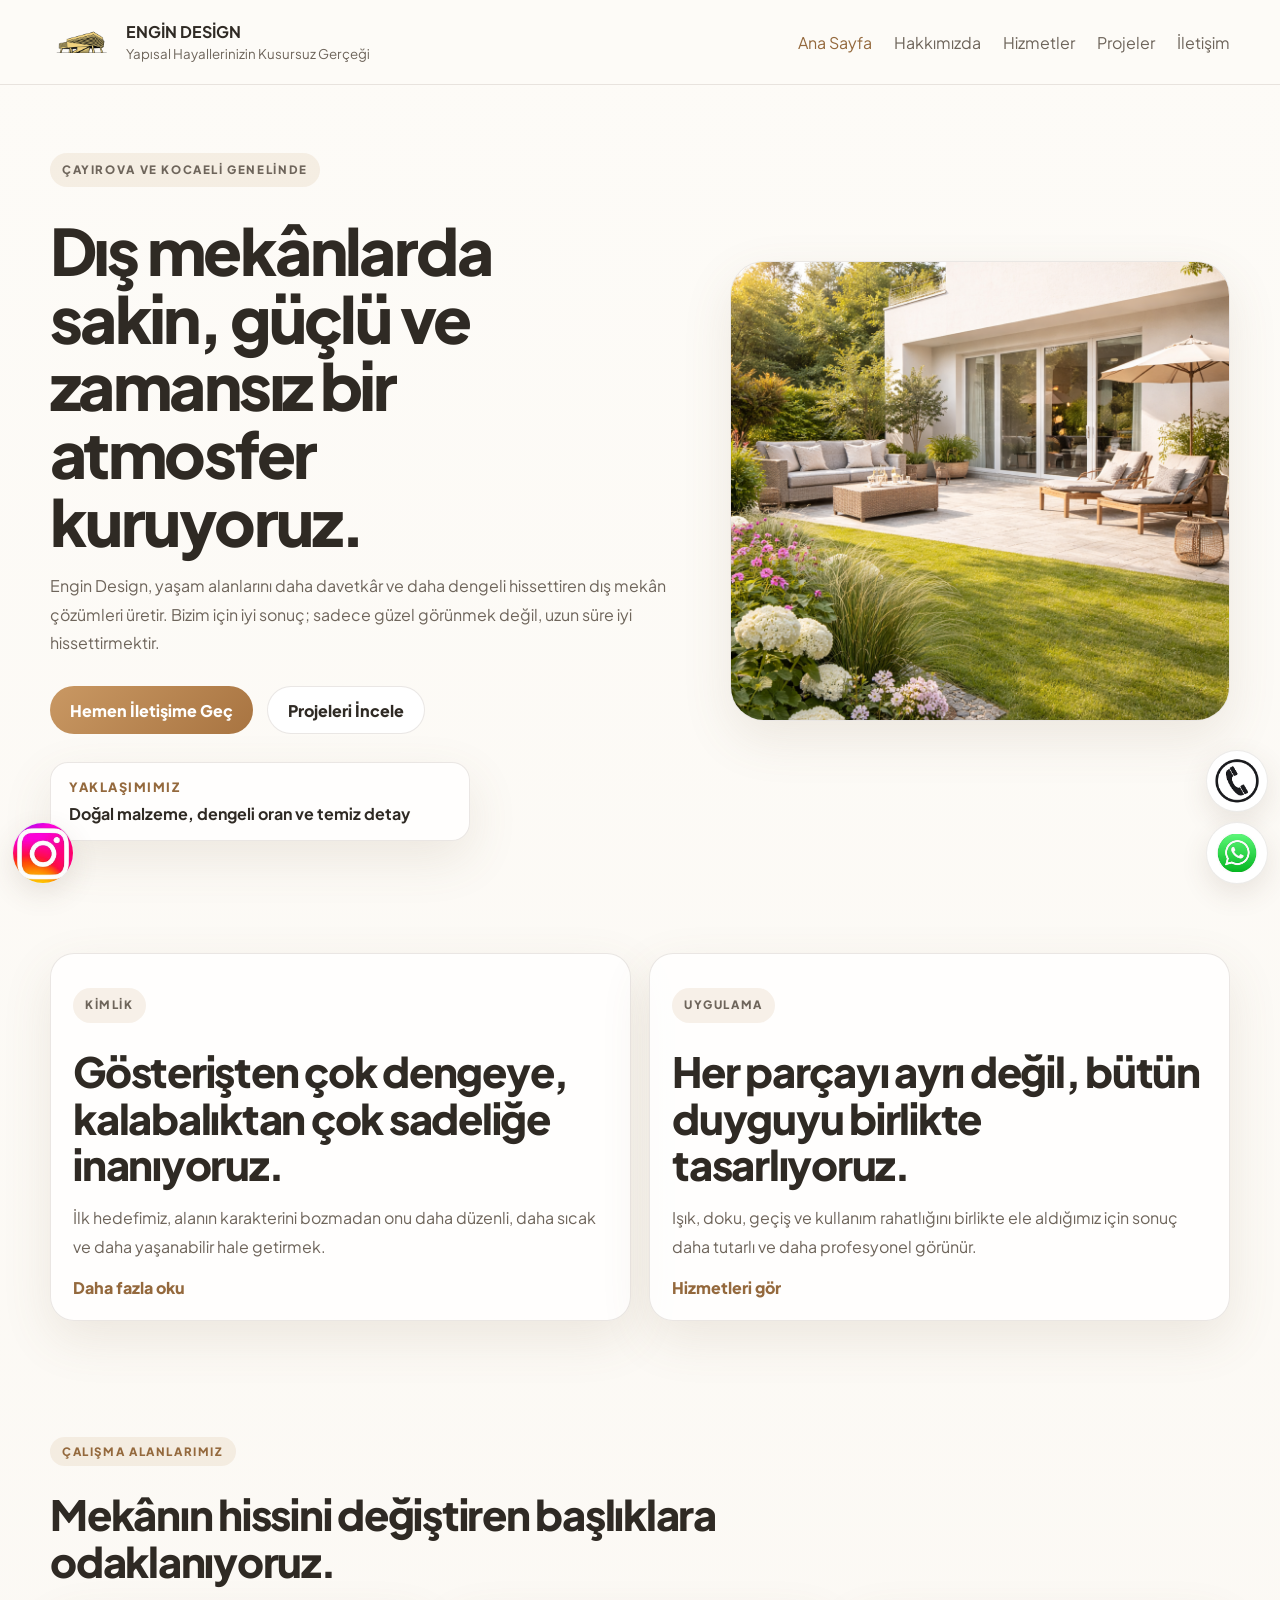
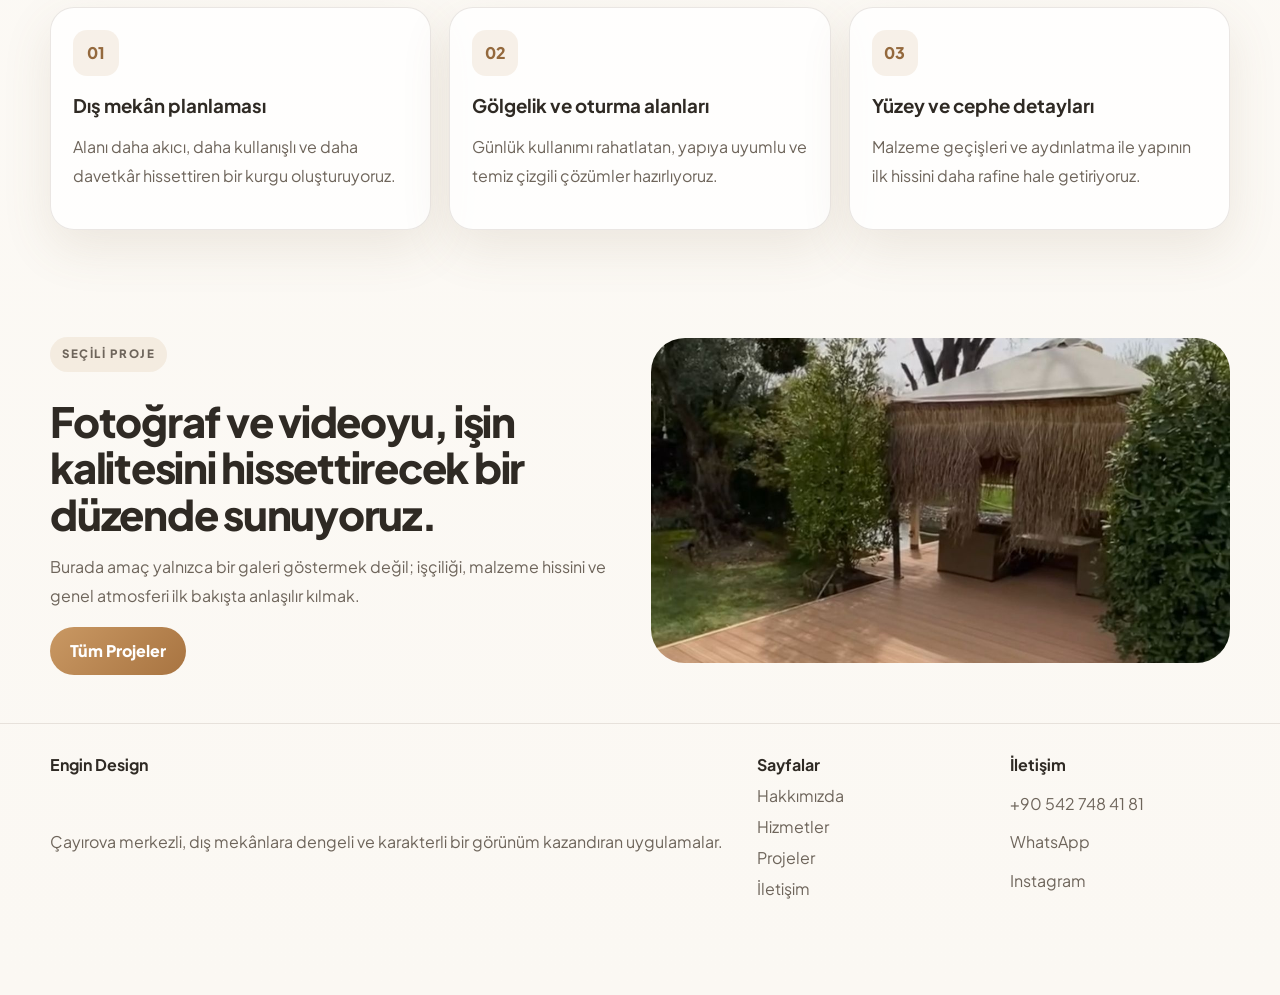
==== index.html @ 95e89225 "Add files via upload" ====
﻿<!DOCTYPE html>
<html lang="tr">
  <head>
    <meta charset="UTF-8" />
    <meta name="viewport" content="width=device-width, initial-scale=1.0" />
    <title>Engin Design | Bahçe Tasarımı, Pergola ve Dış Cephe Uygulamaları</title>
    <meta
      name="description"
      content="Engin Design; Çayırova ve Kocaeli bölgesinde bahçe tasarımı, pergola yapımı, ahşap deck, dış cephe dekorasyon ve tuğla kaplama uygulamaları sunar."
    />
    <meta
      name="keywords"
      content="çatı tadilat, çatı yenileme, membran çatı, panel çatı, teras kapatma, çelik çatı, ahşap çatı, ağaç ev, ahşap ev, kütük ev, çelik konstrüksiyon, fabrika kurulumubahçe tasarımı kocaeli, pergola yapımı, ahşap deck, dış cephe dekorasyon, tuğla kaplama, çayırova peyzaj, engin design,
      İstanbul çatı tadilat, İstanbul çatı yenileme, İstanbul membran çatı, İstanbul panel çatı, İstanbul teras kapatma, İstanbul çelik çatı, İstanbul ahşap çatı, İstanbul ağaç ev, İstanbul ahşap ev, İstanbul kütük ev, İstanbul çelik konstrüksiyon, İstanbul fabrika kurulumu, İstanbul dış cephe,
      İstanbul seramik, İstanbul fayans, İstanbul asma tavan, Kocaeli çatı tadilat, Kocaeli çatı yenileme, Kocaeli membran çatı, Kocaeli panel çatı, Kocaeli teras kapatma, Kocaeli çelik çatı, Kocaeli ahşap çatı, Kocaeli ağaç ev, Kocaeli ahşap ev, Kocaeli kütük ev, Kocaeli çelik konstrüksiyon, 
      Kocaeli fabrika kurulumu, Kocaeli dış cephe, Kocaeli seramik, Kocaeli fayans, Kocaeli asma tavan, Sakarya çatı tadilat, Sakarya çatı yenileme, Sakarya membran çatı, Sakarya panel çatı, Sakarya teras kapatma, Sakarya çelik çatı, Sakarya ahşap çatı, Sakarya ağaç ev, Sakarya ahşap ev, Sakarya kütük ev, 
      Sakarya çelik konstrüksiyon, Sakarya fabrika kurulumu, Sakarya dış cephe, Sakarya seramik, Sakarya fayans, Sakarya asma tavan, Yalova çatı tadilat, Yalova çatı yenileme, Yalova membran çatı, Yalova panel çatı, Yalova teras kapatma, Yalova çelik çatı, Yalova ahşap çatı, Yalova ağaç ev, Yalova ahşap ev, 
      Yalova kütük ev, Yalova çelik konstrüksiyon, Yalova fabrika kurulumu, Yalova dış cephe, Yalova seramik, Yalova fayans, Yalova asma tavan, Adalar çatı tadilat, Adalar çatı yenileme, Adalar membran çatı, Adalar panel çatı, Adalar teras kapatma, Adalar çelik çatı, Adalar ahşap çatı, Adalar ağaç ev, Adalar ahşap ev, 
      Adalar kütük ev, Adalar çelik konstrüksiyon, Adalar fabrika kurulumu, Adalar dış cephe, Adalar seramik, Adalar fayans, Adalar asma tavan, Ataşehir çatı tadilat, Ataşehir çatı yenileme, Ataşehir membran çatı, Ataşehir panel çatı, Ataşehir teras kapatma, Ataşehir çelik çatı, Ataşehir ahşap çatı, Ataşehir ağaç ev, 
      Ataşehir ahşap ev, Ataşehir kütük ev, Ataşehir çelik konstrüksiyon, Ataşehir fabrika kurulumu, Ataşehir dış cephe, Ataşehir seramik, Ataşehir fayans, Ataşehir asma tavan, Beykoz çatı tadilat, Beykoz çatı yenileme, Beykoz membran çatı, Beykoz panel çatı, Beykoz teras kapatma, Beykoz çelik çatı, Beykoz ahşap çatı, 
      Beykoz ağaç ev, Beykoz ahşap ev, Beykoz kütük ev, Beykoz çelik konstrüksiyon, Beykoz fabrika kurulumu, Beykoz dış cephe, Beykoz seramik, Beykoz fayans, Beykoz asma tavan, Çekmeköy çatı tadilat, Çekmeköy çatı yenileme, Çekmeköy membran çatı, Çekmeköy panel çatı, Çekmeköy teras kapatma, Çekmeköy çelik çatı, Çekmeköy ahşap çatı, 
      Çekmeköy ağaç ev, Çekmeköy ahşap ev, Çekmeköy kütük ev, Çekmeköy çelik konstrüksiyon, Çekmeköy fabrika kurulumu, Çekmeköy dış cephe, Çekmeköy seramik, Çekmeköy fayans, Çekmeköy asma tavan, Kadıköy çatı tadilat, Kadıköy çatı yenileme, Kadıköy membran çatı, Kadıköy panel çatı, Kadıköy teras kapatma, Kadıköy çelik çatı, Kadıköy ahşap çatı, 
      Kadıköy ağaç ev, Kadıköy ahşap ev, Kadıköy kütük ev, Kadıköy çelik konstrüksiyon, Kadıköy fabrika kurulumu, Kadıköy dış cephe, Kadıköy seramik, Kadıköy fayans, Kadıköy asma tavan, Kartal çatı tadilat, Kartal çatı yenileme, Kartal membran çatı, Kartal panel çatı, Kartal teras kapatma, Kartal çelik çatı, Kartal ahşap çatı, Kartal ağaç ev, 
      Kartal ahşap ev, Kartal kütük ev, Kartal çelik konstrüksiyon, Kartal fabrika kurulumu, Kartal dış cephe, Kartal seramik, Kartal fayans, Kartal asma tavan, Maltepe çatı tadilat, Maltepe çatı yenileme, Maltepe membran çatı, Maltepe panel çatı, Maltepe teras kapatma, Maltepe çelik çatı, Maltepe ahşap çatı, Maltepe ağaç ev, Maltepe ahşap ev, 
      Maltepe kütük ev, Maltepe çelik konstrüksiyon, Maltepe fabrika kurulumu, Maltepe dış cephe, Maltepe seramik, Maltepe fayans, Maltepe asma tavan, Pendik çatı tadilat, Pendik çatı yenileme, Pendik membran çatı, Pendik panel çatı, Pendik teras kapatma, Pendik çelik çatı, Pendik ahşap çatı, Pendik ağaç ev, Pendik ahşap ev, Pendik kütük ev, 
      Pendik çelik konstrüksiyon, Pendik fabrika kurulumu, Pendik dış cephe, Pendik seramik, Pendik fayans, Pendik asma tavan, Sancaktepe çatı tadilat, Sancaktepe çatı yenileme, Sancaktepe membran çatı, Sancaktepe panel çatı, Sancaktepe teras kapatma, Sancaktepe çelik çatı, Sancaktepe ahşap çatı, Sancaktepe ağaç ev, Sancaktepe ahşap ev, 
      Sancaktepe kütük ev, Sancaktepe çelik konstrüksiyon, Sancaktepe fabrika kurulumu, Sancaktepe dış cephe, Sancaktepe seramik, Sancaktepe fayans, Sancaktepe asma tavan, Sultanbeyli çatı tadilat, Sultanbeyli çatı yenileme, Sultanbeyli membran çatı, Sultanbeyli panel çatı, Sultanbeyli teras kapatma, Sultanbeyli çelik çatı, 
      Sultanbeyli ahşap çatı, Sultanbeyli ağaç ev, Sultanbeyli ahşap ev, Sultanbeyli kütük ev, Sultanbeyli çelik konstrüksiyon, Sultanbeyli fabrika kurulumu, Sultanbeyli dış cephe, Sultanbeyli seramik, Sultanbeyli fayans, Sultanbeyli asma tavan, Şile çatı tadilat, Şile çatı yenileme, Şile membran çatı, Şile panel çatı, Şile teras kapatma, 
      Şile çelik çatı, Şile ahşap çatı, Şile ağaç ev, Şile ahşap ev, Şile kütük ev, Şile çelik konstrüksiyon, Şile fabrika kurulumu, Şile dış cephe, Şile seramik, Şile fayans, Şile asma tavan, Tuzla çatı tadilat, Tuzla çatı yenileme, Tuzla membran çatı, Tuzla panel çatı, Tuzla teras kapatma, Tuzla çelik çatı, Tuzla ahşap çatı, Tuzla ağaç ev, 
      Tuzla ahşap ev, Tuzla kütük ev, Tuzla çelik konstrüksiyon, Tuzla fabrika kurulumu, Tuzla dış cephe, Tuzla seramik, Tuzla fayans, Tuzla asma tavan, Ümraniye çatı tadilat, Ümraniye çatı yenileme, Ümraniye membran çatı, Ümraniye panel çatı, Ümraniye teras kapatma, Ümraniye çelik çatı, Ümraniye ahşap çatı, Ümraniye ağaç ev, Ümraniye ahşap ev, 
      Ümraniye kütük ev, Ümraniye çelik konstrüksiyon, Ümraniye fabrika kurulumu, Ümraniye dış cephe, Ümraniye seramik, Ümraniye fayans, Ümraniye asma tavan, Üsküdar çatı tadilat, Üsküdar çatı yenileme, Üsküdar membran çatı, Üsküdar panel çatı, Üsküdar teras kapatma, Üsküdar çelik çatı, Üsküdar ahşap çatı, Üsküdar ağaç ev, Üsküdar ahşap ev, 
      Üsküdar kütük ev, Üsküdar çelik konstrüksiyon, Üsküdar fabrika kurulumu, Üsküdar dış cephe, Üsküdar seramik, Üsküdar fayans, Üsküdar asma tavan, Başiskele çatı tadilat, Başiskele çatı yenileme, Başiskele membran çatı, Başiskele panel çatı, Başiskele teras kapatma, Başiskele çelik çatı, Başiskele ahşap çatı, Başiskele ağaç ev, Başiskele ahşap ev, 
      Başiskele kütük ev, Başiskele çelik konstrüksiyon, Başiskele fabrika kurulumu, Başiskele dış cephe, Başiskele seramik, Başiskele fayans, Başiskele asma tavan, Çayırova çatı tadilat, Çayırova çatı yenileme, Çayırova membran çatı, Çayırova panel çatı, Çayırova teras kapatma, Çayırova çelik çatı, Çayırova ahşap çatı, Çayırova ağaç ev, Çayırova ahşap ev, 
      Çayırova kütük ev, Çayırova çelik konstrüksiyon, Çayırova fabrika kurulumu, Çayırova dış cephe, Çayırova seramik, Çayırova fayans, Çayırova asma tavan, Darıca çatı tadilat, Darıca çatı yenileme, Darıca membran çatı, Darıca panel çatı, Darıca teras kapatma, Darıca çelik çatı, Darıca ahşap çatı, Darıca ağaç ev, Darıca ahşap ev, Darıca kütük ev, 
      Darıca çelik konstrüksiyon, Darıca fabrika kurulumu, Darıca dış cephe, Darıca seramik, Darıca fayans, Darıca asma tavan, Derince çatı tadilat, Derince çatı yenileme, Derince membran çatı, Derince panel çatı, Derince teras kapatma, Derince çelik çatı, Derince ahşap çatı, Derince ağaç ev, Derince ahşap ev, Derince kütük ev, Derince çelik konstrüksiyon, 
      Derince fabrika kurulumu, Derince dış cephe, Derince seramik, Derince fayans, Derince asma tavan, Dilovası çatı tadilat, Dilovası çatı yenileme, Dilovası membran çatı, Dilovası panel çatı, Dilovası teras kapatma, Dilovası çelik çatı, Dilovası ahşap çatı, Dilovası ağaç ev, Dilovası ahşap ev, Dilovası kütük ev, Dilovası çelik konstrüksiyon, 
      Dilovası fabrika kurulumu, Dilovası dış cephe, Dilovası seramik, Dilovası fayans, Dilovası asma tavan, Gebze çatı tadilat, Gebze çatı yenileme, Gebze membran çatı, Gebze panel çatı, Gebze teras kapatma, Gebze çelik çatı, Gebze ahşap çatı, Gebze ağaç ev, Gebze ahşap ev, Gebze kütük ev, Gebze çelik konstrüksiyon, Gebze fabrika kurulumu, 
      Gebze dış cephe, Gebze seramik, Gebze fayans, Gebze asma tavan, Gölcük çatı tadilat, Gölcük çatı yenileme, Gölcük membran çatı, Gölcük panel çatı, Gölcük teras kapatma, Gölcük çelik çatı, Gölcük ahşap çatı, Gölcük ağaç ev, Gölcük ahşap ev, Gölcük kütük ev, Gölcük çelik konstrüksiyon, Gölcük fabrika kurulumu, Gölcük dış cephe, Gölcük seramik, 
      Gölcük fayans, Gölcük asma tavan, İzmit çatı tadilat, İzmit çatı yenileme, İzmit membran çatı, İzmit panel çatı, İzmit teras kapatma, İzmit çelik çatı, İzmit ahşap çatı, İzmit ağaç ev, İzmit ahşap ev, İzmit kütük ev, İzmit çelik konstrüksiyon, İzmit fabrika kurulumu, İzmit dış cephe, İzmit seramik, İzmit fayans, İzmit asma tavan, Kandıra çatı tadilat, 
      Kandıra çatı yenileme, Kandıra membran çatı, Kandıra panel çatı, Kandıra teras kapatma, Kandıra çelik çatı, Kandıra ahşap çatı, Kandıra ağaç ev, Kandıra ahşap ev, Kandıra kütük ev, Kandıra çelik konstrüksiyon, Kandıra fabrika kurulumu, Kandıra dış cephe, Kandıra seramik, Kandıra fayans, Kandıra asma tavan, Kartepe çatı tadilat, Kartepe çatı yenileme, 
      Kartepe membran çatı, Kartepe panel çatı, Kartepe teras kapatma, Kartepe çelik çatı, Kartepe ahşap çatı, Kartepe ağaç ev, Kartepe ahşap ev, Kartepe kütük ev, Kartepe çelik konstrüksiyon, Kartepe fabrika kurulumu, Kartepe dış cephe, Kartepe seramik, Kartepe fayans, Kartepe asma tavan, Körfez çatı tadilat, Körfez çatı yenileme, Körfez membran çatı, 
      Körfez panel çatı, Körfez teras kapatma, Körfez çelik çatı, Körfez ahşap çatı, Körfez ağaç ev, Körfez ahşap ev, Körfez kütük ev, Körfez çelik konstrüksiyon, Körfez fabrika kurulumu, Körfez dış cephe, Körfez seramik, Körfez fayans, Körfez asma tavan, Adapazarı çatı tadilat, Adapazarı çatı yenileme, Adapazarı membran çatı, Adapazarı panel çatı, 
      Adapazarı teras kapatma, Adapazarı çelik çatı, Adapazarı ahşap çatı, Adapazarı ağaç ev, Adapazarı ahşap ev, Adapazarı kütük ev, Adapazarı çelik konstrüksiyon, Adapazarı fabrika kurulumu, Adapazarı dış cephe, Adapazarı seramik, Adapazarı fayans, Adapazarı asma tavan, Akyazı çatı tadilat, Akyazı çatı yenileme, Akyazı membran çatı, Akyazı panel çatı, 
      Akyazı teras kapatma, Akyazı çelik çatı, Akyazı ahşap çatı, Akyazı ağaç ev, Akyazı ahşap ev, Akyazı kütük ev, Akyazı çelik konstrüksiyon, Akyazı fabrika kurulumu, Akyazı dış cephe, Akyazı seramik, Akyazı fayans, Akyazı asma tavan, Arifiye çatı tadilat, Arifiye çatı yenileme, Arifiye membran çatı, Arifiye panel çatı, Arifiye teras kapatma, Arifiye çelik çatı, 
      Arifiye ahşap çatı, Arifiye ağaç ev, Arifiye ahşap ev, Arifiye kütük ev, Arifiye çelik konstrüksiyon, Arifiye fabrika kurulumu, Arifiye dış cephe, Arifiye seramik, Arifiye fayans, Arifiye asma tavan, Erenler çatı tadilat, Erenler çatı yenileme, Erenler membran çatı, Erenler panel çatı, Erenler teras kapatma, Erenler çelik çatı, Erenler ahşap çatı, 
      Erenler ağaç ev, Erenler ahşap ev, Erenler kütük ev, Erenler çelik konstrüksiyon, Erenler fabrika kurulumu, Erenler dış cephe, Erenler seramik, Erenler fayans, Erenler asma tavan, Serdivan çatı tadilat, Serdivan çatı yenileme, Serdivan membran çatı, Serdivan panel çatı, Serdivan teras kapatma, Serdivan çelik çatı, Serdivan ahşap çatı, Serdivan ağaç ev, 
      Serdivan ahşap ev, Serdivan kütük ev, Serdivan çelik konstrüksiyon, Serdivan fabrika kurulumu, Serdivan dış cephe, Serdivan seramik, Serdivan fayans, Serdivan asma tavan, Merkez çatı tadilat, Merkez çatı yenileme, Merkez membran çatı, Merkez panel çatı, Merkez teras kapatma, Merkez çelik çatı, Merkez ahşap çatı, Merkez ağaç ev, Merkez ahşap ev, Merkez kütük ev, 
      Merkez çelik konstrüksiyon, Merkez fabrika kurulumu, Merkez dış cephe, Merkez seramik, Merkez fayans, Merkez asma tavan, Altınova çatı tadilat, Altınova çatı yenileme, Altınova membran çatı, Altınova panel çatı, Altınova teras kapatma, Altınova çelik çatı, Altınova ahşap çatı, Altınova ağaç ev, Altınova ahşap ev, Altınova kütük ev, Altınova çelik konstrüksiyon, 
      Altınova fabrika kurulumu, Altınova dış cephe, Altınova seramik, Altınova fayans, Altınova asma tavan, Çiftlikköy çatı tadilat, Çiftlikköy çatı yenileme, Çiftlikköy membran çatı, Çiftlikköy panel çatı, Çiftlikköy teras kapatma, Çiftlikköy çelik çatı, Çiftlikköy ahşap çatı, Çiftlikköy ağaç ev, Çiftlikköy ahşap ev, Çiftlikköy kütük ev, Çiftlikköy çelik konstrüksiyon, 
      Çiftlikköy fabrika kurulumu, Çiftlikköy dış cephe, Çiftlikköy seramik, Çiftlikköy fayans, Çiftlikköy asma tavan, Çınarcık çatı tadilat, Çınarcık çatı yenileme, Çınarcık membran çatı, Çınarcık panel çatı, Çınarcık teras kapatma, Çınarcık çelik çatı, Çınarcık ahşap çatı, Çınarcık ağaç ev, Çınarcık ahşap ev, Çınarcık kütük ev, Çınarcık çelik konstrüksiyon, 
      Çınarcık fabrika kurulumu, Çınarcık dış cephe, Çınarcık seramik, Çınarcık fayans, Çınarcık asma tavan"
      
    />
    <meta name="robots" content="index, follow" />
    <meta property="og:title" content="Engin Design" />
    <meta
      property="og:description"
      content="Bahçe, pergola, deck ve dış cephe uygulamalarında açık tonlu, rafine ve profesyonel çözümler."
    />
    <meta property="og:type" content="website" />
    <meta property="og:image" content="assets/images/hero-background.png" />
    <link rel="preconnect" href="https://fonts.googleapis.com" />
    <link rel="preconnect" href="https://fonts.gstatic.com" crossorigin />
    <link
      href="https://fonts.googleapis.com/css2?family=Plus+Jakarta+Sans:wght@400;500;600;700;800&display=swap"
      rel="stylesheet"
    />
    <link rel="stylesheet" href="styles.css" />
    <script type="application/ld+json">
      {
        "@context": "https://schema.org",
        "@type": "LocalBusiness",
        "name": "Engin Design",
        "description": "Bahçe tasarımı, pergola yapımı, ahşap deck, dış cephe dekorasyon ve tuğla kaplama uygulamaları.",
        "telephone": "+90 542 748 41 81",
        "sameAs": ["https://www.instagram.com/engin_design2/"],
        "areaServed": ["Çayırova", "Gebze", "Darıca", "İzmit", "Başiskele", "Kartepe", "Kocaeli"],
        "serviceType": [
          "Bahçe tasarımı",
          "Pergola yapımı",
          "Ahşap deck",
          "Dış cephe dekorasyon",
          "Tuğla kaplama",
          "Peyzaj uygulamaları"
        ]
      }
    </script>
  </head>
  <body>
    <header class="site-header">
      <div class="container header-shell">
        <a class="brand" href="index.html">
  <span class="brand-badge brand-logo">
    <img src="assets/images/logoo.png" alt="Engin Design logo" />
  </span>
  <span class="brand-text">
    <strong>ENGİN DESİGN</strong>
    <small>Yapısal Hayallerinizin Kusursuz Gerçeği</small>
  </span>
</a>

        <button class="menu-toggle" id="menuToggle" aria-label="Menü Aç">
          <span></span>
          <span></span>
          <span></span>
        </button>

        <nav class="desktop-nav">
          <a class="is-active" href="index.html">Ana Sayfa</a>
          <a href="about.html">Hakkımızda</a>
          <a href="services.html">Hizmetler</a>
          <a href="projects.html">Projeler</a>
          <a href="contact.html">İletişim</a>
        </nav>

      </div>

      <nav class="mobile-nav" id="mobileNav">
        <a class="is-active" href="index.html">Ana Sayfa</a>
        <a href="about.html">Hakkımızda</a>
        <a href="services.html">Hizmetler</a>
        <a href="projects.html">Projeler</a>
        <a href="contact.html">İletişim</a>
      </nav>

    </header>

    <main>
      <section class="hero-section">
        <div class="container hero-layout">
          <div class="hero-copy reveal">
            <p class="eyebrow">Çayırova ve Kocaeli genelinde</p>
            <h1>Dış mekânlarda sakin, güçlü ve zamansız bir atmosfer kuruyoruz.</h1>
            <p class="lead">
              Engin Design, yaşam alanlarını daha davetkâr ve daha dengeli hissettiren dış mekân
              çözümleri üretir. Bizim için iyi sonuç; sadece güzel görünmek değil, uzun süre iyi
              hissettirmektir.
            </p>
            <div class="hero-actions">
              <a class="button" href="tel:+905427484181">Hemen İletişime Geç</a>
              <a class="button button-soft" href="projects.html">Projeleri İncele</a>
            </div>
            <div class="hero-note">
              <span>Yaklaşımımız</span>
              <strong>Doğal malzeme, dengeli oran ve temiz detay</strong>
            </div>
          </div>

          <div class="hero-visual reveal">
            <div class="hero-main-card">
              <img src="assets/images/anaekran.png" alt="Engin Design bahçe ve deck uygulaması" />
            </div>
            <div class="hero-side-card">
              <img src="assets/images/hero-background.png" alt="Engin Design bahçe ve aydınlatma uygulaması" />
              <div class="hero-side-copy">
                <p>Seçili uygulama</p>
                <strong>Akşam ışığında yaşayan bahçe atmosferi</strong>
              </div>
            </div>
          </div>
        </div>
      </section>

      <section class="strip-section">
        <div class="container strip-grid">
          <span>Dış Mekân Kurgusu</span>
          <span>Doğal Yüzeyler</span>
          <span>Gölgelik Alanlar</span>
          <span>Özel Detaylar</span>
        </div>
      </section>

      <section class="section">
        <div class="container intro-grid">
          <article class="intro-card reveal">
            <p class="section-tag">Kimlik</p>
            <h2>Gösterişten çok dengeye, kalabalıktan çok sadeliğe inanıyoruz.</h2>
            <p>
              İlk hedefimiz, alanın karakterini bozmadan onu daha düzenli, daha sıcak ve daha
              yaşanabilir hale getirmek.
            </p>
            <a class="text-link" href="about.html">Daha fazla oku</a>
          </article>

          <article class="intro-card reveal">
            <p class="section-tag">Uygulama</p>
            <h2>Her parçayı ayrı değil, bütün duyguyu birlikte tasarlıyoruz.</h2>
            <p>
              Işık, doku, geçiş ve kullanım rahatlığını birlikte ele aldığımız için sonuç daha
              tutarlı ve daha profesyonel görünür.
            </p>
            <a class="text-link" href="services.html">Hizmetleri gör</a>
          </article>
        </div>
      </section>

      <section class="section soft-section compact-section">
        <div class="container">
          <div class="section-heading reveal">
            <p class="section-tag">Çalışma Alanlarımız</p>
            <h2>Mekânın hissini değiştiren başlıklara odaklanıyoruz.</h2>
          </div>

          <div class="service-preview-grid">
            <article class="service-preview reveal">
              <span>01</span>
              <h3>Dış mekân planlaması</h3>
              <p>Alanı daha akıcı, daha kullanışlı ve daha davetkâr hissettiren bir kurgu oluşturuyoruz.</p>
            </article>
            <article class="service-preview reveal">
              <span>02</span>
              <h3>Gölgelik ve oturma alanları</h3>
              <p>Günlük kullanımı rahatlatan, yapıya uyumlu ve temiz çizgili çözümler hazırlıyoruz.</p>
            </article>
            <article class="service-preview reveal">
              <span>03</span>
              <h3>Yüzey ve cephe detayları</h3>
              <p>Malzeme geçişleri ve aydınlatma ile yapının ilk hissini daha rafine hale getiriyoruz.</p>
            </article>
          </div>
        </div>
      </section>

      <section class="section compact-section">
        <div class="container featured-project-layout">
          <div class="featured-project-copy reveal">
            <p class="section-tag">Seçili Proje</p>
            <h2>Fotoğraf ve videoyu, işin kalitesini hissettirecek bir düzende sunuyoruz.</h2>
            <p>
              Burada amaç yalnızca bir galeri göstermek değil; işçiliği, malzeme hissini ve genel
              atmosferi ilk bakışta anlaşılır kılmak.
            </p>
            <a class="button" href="projects.html">Tüm Projeler</a>
          </div>

          <div class="featured-project-media reveal">
            <video autoplay muted loop playsinline poster="assets/images/project-08.jpeg">
              <source src="assets/videos/showcase-02.mp4" type="video/mp4" />
            </video>
          </div>
        </div>
      </section>
    </main>

    <footer class="site-footer">
      <div class="container footer-grid">
        <div>
          <strong>Engin Design</strong>
          <p>Çayırova merkezli, dış mekânlara dengeli ve karakterli bir görünüm kazandıran uygulamalar.</p>
        </div>
        <div>
          <strong>Sayfalar</strong>
          <a href="about.html">Hakkımızda</a>
          <a href="services.html">Hizmetler</a>
          <a href="projects.html">Projeler</a>
          <a href="contact.html">İletişim</a>
        </div>
        <div>
          <strong>İletişim</strong>
          <a href="tel:+905427484181">+90 542 748 41 81</a>
          <a href="https://wa.me/905427484181" target="_blank" rel="noreferrer">WhatsApp</a>
          <a href="https://www.instagram.com/engin_design2/" target="_blank" rel="noreferrer">Instagram</a>
        </div>
      </div>
    </footer>

    <a href="https://www.instagram.com/engin_design2/" target="_blank" rel="noreferrer" aria-label="Instagram" style="position:fixed;left:12px;bottom:16px;width:62px;height:62px;border-radius:50%;display:inline-flex;align-items:center;justify-content:center;overflow:hidden;background:#fff;border:1px solid rgba(71,58,43,.1);box-shadow:0 10px 28px rgba(88,69,46,.12);z-index:2147483647;">
      <img src="assets/images/insta-icon.jpg" alt="Instagram" style="width:100%;height:100%;object-fit:contain;" />
    </a>

    <div class="floating-actions" style="position:fixed;right:12px;bottom:16px;display:flex;flex-direction:column;gap:10px;z-index:2147483647;">
      <a href="tel:+905427484181" aria-label="Ara" style="width:62px;height:62px;border-radius:50%;display:inline-flex;align-items:center;justify-content:center;overflow:hidden;background:#fff;border:1px solid rgba(71,58,43,.1);box-shadow:0 10px 28px rgba(88,69,46,.12);"><img src="assets/images/phone-icon.png" alt="Ara" style="width:100%;height:100%;object-fit:contain;" /></a>
      <a href="https://wa.me/905427484181" target="_blank" rel="noreferrer" aria-label="WhatsApp" style="width:62px;height:62px;border-radius:50%;display:inline-flex;align-items:center;justify-content:center;overflow:hidden;background:#fff;border:1px solid rgba(71,58,43,.1);box-shadow:0 10px 28px rgba(88,69,46,.12);"><img src="assets/images/whatsapp-icon.jpg" alt="WhatsApp" style="width:100%;height:100%;object-fit:contain;" /></a>
    </div>

    <script src="script.js"></script>
  </body>
</html>
---- styles.css ----
:root {
  --bg: #f7f3ec;
  --bg-soft: #efe7da;
  --surface: rgba(255, 255, 255, 0.78);
  --surface-strong: #fffdfa;
  --text: #2f2a24;
  --muted: #6e655b;
  --line: rgba(82, 63, 46, 0.12);
  --accent: #b98957;
  --accent-strong: #94693d;
  --shadow: 0 18px 50px rgba(122, 96, 68, 0.12);
  --radius-xl: 34px;
  --radius-lg: 24px;
  --radius-md: 18px;
  --container: 1180px;
}

* {
  box-sizing: border-box;
}

html {
  scroll-behavior: smooth;
}

body {
  margin: 0;
  font-family: "Plus Jakarta Sans", sans-serif;
  color: var(--text);
  background: linear-gradient(180deg, #fdfbf7 0%, #fbf8f3 100%);
}

img,
video {
  display: block;
  width: 100%;
}

a {
  color: inherit;
  text-decoration: none;
}

button {
  font: inherit;
}

.container {
  width: min(var(--container), calc(100% - 40px));
  margin: 0 auto;
}

.site-header {
  position: sticky;
  top: 0;
  z-index: 40;
  backdrop-filter: blur(12px);
  background: rgba(253, 251, 247, 0.92);
  border-bottom: 1px solid var(--line);
}

.header-shell {
  display: flex;
  align-items: center;
  justify-content: space-between;
  gap: 18px;
  min-height: 84px;
}

.brand {
  display: inline-flex;
  align-items: center;
  gap: 12px;
}

.brand-badge {
  width: 64px;
  height: 64px;
  border-radius: 16px;
  display: grid;
  place-items: center;
  overflow: hidden;
  background: none;
  box-shadow: none;
  border: 0;
}

.brand-badge img {
  width: 100%;
  height: 100%;
  object-fit: contain;
  display: block;
}



.brand-text strong,
.hero-copy h1,
.section-heading h2,
.intro-card h2,
.featured-project-copy h2,
.page-hero h1,
.page-copy h2,
.contact-panel h2 {
  display: block;
  font-family: "Plus Jakarta Sans", sans-serif;
}

.brand-text small {
  color: var(--muted);
}

.desktop-nav,
.hero-actions,
.footer-grid,
.strip-grid,
.hero-layout,
.intro-grid,
.service-preview-grid,
.featured-project-layout,
.page-hero,
.content-grid,
.cards-grid,
.contact-layout {
  display: flex;
}

.desktop-nav {
  gap: 22px;
}

.desktop-nav a,
.mobile-nav a {
  color: var(--muted);
  transition: color 0.2s ease;
}

.desktop-nav a:hover,
.desktop-nav a.is-active,
.mobile-nav a.is-active {
  color: var(--accent-strong);
}

.button {
  display: inline-flex;
  align-items: center;
  justify-content: center;
  min-height: 48px;
  padding: 0 20px;
  border-radius: 999px;
  background: linear-gradient(135deg, #c99863, #a87441);
  color: white;
  font-weight: 800;
  border: 0;
}

.button-soft {
  background: #fff;
  color: var(--text);
  border: 1px solid var(--line);
  box-shadow: none;
}

.menu-toggle {
  display: none;
  width: 46px;
  height: 46px;
  border-radius: 14px;
  border: 1px solid var(--line);
  background: rgba(255, 255, 255, 0.72);
}

.menu-toggle span {
  display: block;
  width: 20px;
  height: 2px;
  margin: 4px auto;
  background: var(--text);
}

.mobile-nav {
  display: none;
  flex-direction: column;
  gap: 10px;
  padding: 0 12px 16px;
}

.mobile-nav a {
  padding: 10px 12px;
  border-radius: 12px;
  background: rgba(255, 255, 255, 0.7);
}

.mobile-nav.is-open {
  display: flex;
}

.hero-section,
.section {
  padding: 56px 0;
}

.compact-section {
  padding-top: 48px;
  padding-bottom: 48px;
}

.hero-layout,
.featured-project-layout,
.page-hero,
.content-grid,
.contact-layout {
  gap: 22px;
  align-items: center;
}

.hero-layout {
  min-height: auto;
}

.hero-copy,
.hero-visual,
.featured-project-copy,
.featured-project-media,
.page-copy,
.page-visual,
.contact-panel,
.contact-video {
  flex: 1;
}

.eyebrow,
.section-tag {
  display: inline-flex;
  padding: 7px 12px;
  border-radius: 999px;
  background: rgba(185, 137, 87, 0.12);
  color: var(--accent-strong);
  font-size: 0.72rem;
  font-weight: 800;
  letter-spacing: 0.14em;
  text-transform: uppercase;
}

.hero-copy h1,
.page-copy h1 {
  margin: 18px 0 16px;
  font-size: clamp(2.6rem, 5vw, 4.2rem);
  line-height: 1.06;
  letter-spacing: -0.04em;
  font-weight: 800;
  max-width: 11ch;
}

.lead,
.hero-copy p,
.intro-card p,
.service-preview p,
.featured-project-copy p,
.page-copy p,
.text-block p,
.contact-panel p,
.contact-card p {
  color: var(--muted);
  line-height: 1.8;
}

.hero-actions {
  gap: 14px;
  flex-wrap: wrap;
  margin: 28px 0;
}

.hero-note,
.material-card,
.intro-card,
.service-preview,
.text-block,
.media-block,
.project-card,
.contact-card,
.contact-panel,
.contact-video,
.hero-main-card,
.hero-side-card {
  background: var(--surface);
  border: 1px solid var(--line);
  box-shadow: var(--shadow);
}

.hero-note {
  padding: 16px 18px;
  border-radius: var(--radius-md);
  max-width: 420px;
}

.hero-note span,
.hero-side-copy p,
.material-card span,
.contact-card span {
  display: block;
  margin-bottom: 8px;
  color: var(--accent-strong);
  font-size: 0.8rem;
  font-weight: 800;
  letter-spacing: 0.12em;
  text-transform: uppercase;
}

.hero-visual {
  position: relative;
  min-height: 460px;
  max-width: 500px;
  margin-left: auto;
}

.hero-main-card,
.hero-side-card {
  position: absolute;
  overflow: hidden;
  border-radius: var(--radius-xl);
}

.hero-main-card {
  inset: 0;
}

.hero-main-card img,
.hero-side-card img {
  height: 100%;
  object-fit: cover;
  object-position: center;
}

.hero-side-card {
  display: none;
}

.hero-side-copy {
  padding: 18px;
}

.strip-section {
  display: none;
}

.strip-grid {
  gap: 14px;
  justify-content: space-between;
  flex-wrap: wrap;
}

.strip-grid span {
  flex: 1 1 200px;
  padding: 14px 16px;
  border-radius: 999px;
  background: rgba(255, 255, 255, 0.62);
  border: 1px solid var(--line);
  text-align: center;
  color: var(--muted);
  font-size: 0.94rem;
  min-height: 52px;
  display: inline-flex;
  align-items: center;
  justify-content: center;
}

.intro-grid,
.service-preview-grid,
.cards-grid {
  gap: 18px;
}

.intro-grid {
  align-items: stretch;
}

.intro-card,
.service-preview,
.contact-card {
  flex: 1;
  padding: 22px;
  border-radius: var(--radius-lg);
}

.intro-card h2,
.section-heading h2,
.featured-project-copy h2,
.page-copy h2,
.contact-panel h2 {
  margin: 14px 0;
  font-size: clamp(1.7rem, 3.6vw, 2.6rem);
  line-height: 1.12;
  letter-spacing: -0.03em;
  font-weight: 800;
}

.text-link {
  color: var(--accent-strong);
  font-weight: 800;
}

.soft-section {
  background: transparent;
  border-block: 0;
}

.section-heading {
  max-width: 760px;
  margin-bottom: 22px;
}

.service-preview-grid,
.cards-grid {
  gap: 18px;
  flex-wrap: wrap;
}

.service-preview-grid .service-preview {
  min-width: calc(33.333% - 12px);
}

.service-link-card {
  display: block;
  color: inherit;
  transition: transform 0.24s ease, box-shadow 0.24s ease;
}

.service-link-card:hover {
  transform: translateY(-4px);
}

.service-link-card .service-preview {
  height: 100%;
}

.service-preview {
  min-width: 0;
}

.service-preview span {
  display: inline-flex;
  width: 46px;
  height: 46px;
  border-radius: 14px;
  align-items: center;
  justify-content: center;
  background: rgba(185, 137, 87, 0.12);
  color: var(--accent-strong);
  font-weight: 800;
}

.featured-project-media,
.contact-video {
  overflow: hidden;
  border-radius: var(--radius-xl);
  max-width: 580px;
}

.featured-project-media video,
.contact-video video {
  aspect-ratio: 16 / 9;
  object-fit: cover;
  object-position: center;
}

.page-hero {
  padding-top: 40px;
}

.page-copy {
  max-width: 620px;
}

.page-visual,
.media-block {
  overflow: hidden;
  border-radius: var(--radius-xl);
}

.page-visual img,
.media-block img,
.page-visual video {
  aspect-ratio: 4 / 3;
  object-fit: cover;
  object-position: center;
}


.content-grid,
.contact-layout {
  align-items: start;
}

.text-stack,
.cards-stack {
  display: grid;
  gap: 18px;
  flex: 1;
}

.text-block,
.media-block,
.project-card,
.contact-panel,
.contact-video {
  border-radius: var(--radius-xl);
}

.text-block {
  padding: 28px;
}

.material-card {
  padding: 22px;
  border-radius: var(--radius-lg);
}

.cards-grid {
  display: grid;
  grid-template-columns: repeat(2, minmax(0, 1fr));
  gap: 20px;
}

.project-card {
  overflow: hidden;
  border-radius: 18px;
}

.project-card img {
  aspect-ratio: 4 / 3;
  object-fit: cover;
  object-position: center;
}

.project-card {
  display: flex;
  flex-direction: column;
  height: 100%;
}

.project-body {
  min-height: 150px;
  padding: 18px 18px 20px;
}

.service-preview,
.intro-card,
.contact-card {
  min-height: 100%;
}

.project-body {
  padding: 22px;
}

.project-badge {
  display: inline-flex;
  padding: 7px 12px;
  border-radius: 999px;
  background: rgba(185, 137, 87, 0.12);
  color: var(--accent-strong);
  font-size: 0.78rem;
  font-weight: 800;
}

.project-card h3,
.service-preview h3,
.intro-card h2 {
  margin-bottom: 10px;
}

.contact-layout {
  gap: 20px;
}

.detail-intro {
  margin-top: 26px;
}

.detail-gallery {
  display: grid;
  grid-template-columns: repeat(3, minmax(0, 1fr));
  gap: 20px;
}

.detail-gallery .project-card {
  height: 100%;
}

.detail-gallery-note {
  padding: 22px;
  border-radius: var(--radius-lg);
  background: rgba(255, 255, 255, 0.68);
  border: 1px dashed rgba(148, 105, 61, 0.28);
}

.detail-gallery-note strong {
  display: block;
  margin-bottom: 8px;
}

.back-link {
  display: inline-flex;
  align-items: center;
  gap: 8px;
  margin-bottom: 18px;
  color: var(--accent-strong);
  font-weight: 700;
}

.contact-panel,
.contact-video {
  padding: 24px;
}

.contact-links,
.footer-grid div {
  display: grid;
  gap: 10px;
}

.site-footer {
  padding: 30px 0 96px;
  border-top: 1px solid var(--line);
}

.footer-grid {
  justify-content: space-between;
  gap: 26px;
  flex-wrap: wrap;
}

.footer-grid div {
  min-width: 220px;
}

.footer-grid p,
.footer-grid a {
  color: var(--muted);
}

.floating-actions {
  position: fixed;
  right: 14px;
  bottom: 18px;
  left: auto;
  display: flex;
  flex-direction: column;
  gap: 10px;
  z-index: 2147483647;
  pointer-events: auto;
}

.floating-actions a {
  width: 60px;
  height: 60px;
  border-radius: 50%;
  display: inline-flex;
  align-items: center;
  justify-content: center;
  box-shadow: var(--shadow);
  overflow: hidden;
  background: #fff;
  border: 1px solid var(--line);
  padding: 6px;
  pointer-events: auto;
}

.floating-actions img {
  width: 100%;
  height: 100%;
  object-fit: contain;
}

.reveal {
  opacity: 0;
  transform: translateY(24px);
  transition: opacity 0.7s ease, transform 0.7s ease;
}

.reveal.is-visible {
  opacity: 1;
  transform: translateY(0);
}

@media (max-width: 980px) {
  .desktop-nav {
    display: none;
  }

  .menu-toggle {
    display: block;
  }

  .hero-layout,
  .featured-project-layout,
  .page-hero,
  .content-grid,
  .contact-layout,
  .intro-grid {
    flex-direction: column;
  }

  .hero-visual {
    width: 100%;
    min-height: 360px;
    max-width: none;
    margin-left: 0;
  }

  .cards-grid {
    grid-template-columns: 1fr;
  }

  .detail-gallery {
    grid-template-columns: 1fr;
  }

  .service-preview-grid .service-preview {
    min-width: calc(50% - 10px);
  }
}

@media (max-width: 720px) {
  .container {
    width: min(var(--container), calc(100% - 20px));
  }

  .site-header {
    position: sticky;
    top: 0;
  }

  .header-shell {
    display: grid;
    grid-template-columns: minmax(0, 1fr) 46px;
    gap: 12px;
    min-height: 74px;
    align-items: center;
  }

  .hero-copy h1,
  .page-copy h1 {
    font-size: clamp(2rem, 8.5vw, 2.8rem);
    max-width: none;
  }

  .brand {
    width: 100%;
    min-width: 0;
    gap: 10px;
  }

  .brand-badge {
    width: 44px;
    height: 44px;
    border-radius: 12px;
    flex: 0 0 44px;
  }

  .brand-text strong {
    font-size: 0.92rem;
    line-height: 1.1;
  }

  .brand-text {
    min-width: 0;
  }

  .brand-text small {
    font-size: 0.64rem;
    line-height: 1.2;
    display: block;
  }

  .menu-toggle {
    width: 46px;
    height: 46px;
    margin-left: 0;
    justify-self: end;
    align-self: center;
  }

  .hero-section,
  .section {
    padding: 48px 0;
  }

  .hero-layout,
  .page-hero,
  .content-grid,
  .contact-layout,
  .featured-project-layout {
    gap: 18px;
  }

  .hero-actions {
    width: 100%;
  }

  .hero-actions .button,
  .contact-links .button {
    width: 100%;
  }

  .hero-note,
  .intro-card,
  .service-preview,
  .text-block,
  .contact-panel,
  .contact-video,
  .contact-card {
    padding: 20px;
    border-radius: 20px;
  }

  .hero-visual {
    min-height: auto;
  }

  .hero-layout {
    align-items: stretch;
  }

  .hero-visual {
    display: flex;
    flex-direction: column;
    gap: 14px;
    position: static;
    min-height: auto;
  }

  .hero-main-card,
  .hero-side-card {
    position: relative;
    inset: auto;
    right: auto;
    bottom: auto;
    width: 100%;
    min-height: auto;
  }

  .hero-main-card img {
    aspect-ratio: 4 / 3;
  }

  .project-body {
    min-height: auto;
  }

  .service-preview-grid,
  .footer-grid,
  .strip-grid {
    flex-direction: column;
  }

  .service-preview-grid .service-preview {
    min-width: 100%;
  }

  .floating-actions {
    position: fixed !important;
    right: 12px !important;
    bottom: 16px !important;
    left: auto !important;
    top: auto !important;
    display: flex !important;
    flex-direction: column !important;
    gap: 10px !important;
    z-index: 2147483647 !important;
  }

  .floating-actions a {
    width: 62px !important;
    height: 62px !important;
    border-radius: 50% !important;
    display: inline-flex !important;
    align-items: center !important;
    justify-content: center !important;
    overflow: hidden !important;
  }

  .floating-actions img {
    width: 100% !important;
    height: 100% !important;
    object-fit: contain !important;
  }

  .site-footer {
    padding-bottom: 120px;
  }
}

@media (prefers-reduced-motion: reduce) {
  html {
    scroll-behavior: auto;
  }

  * {
    transition: none !important;
    animation: none !important;
  }

  .reveal {
    opacity: 1;
    transform: none;
  }
}
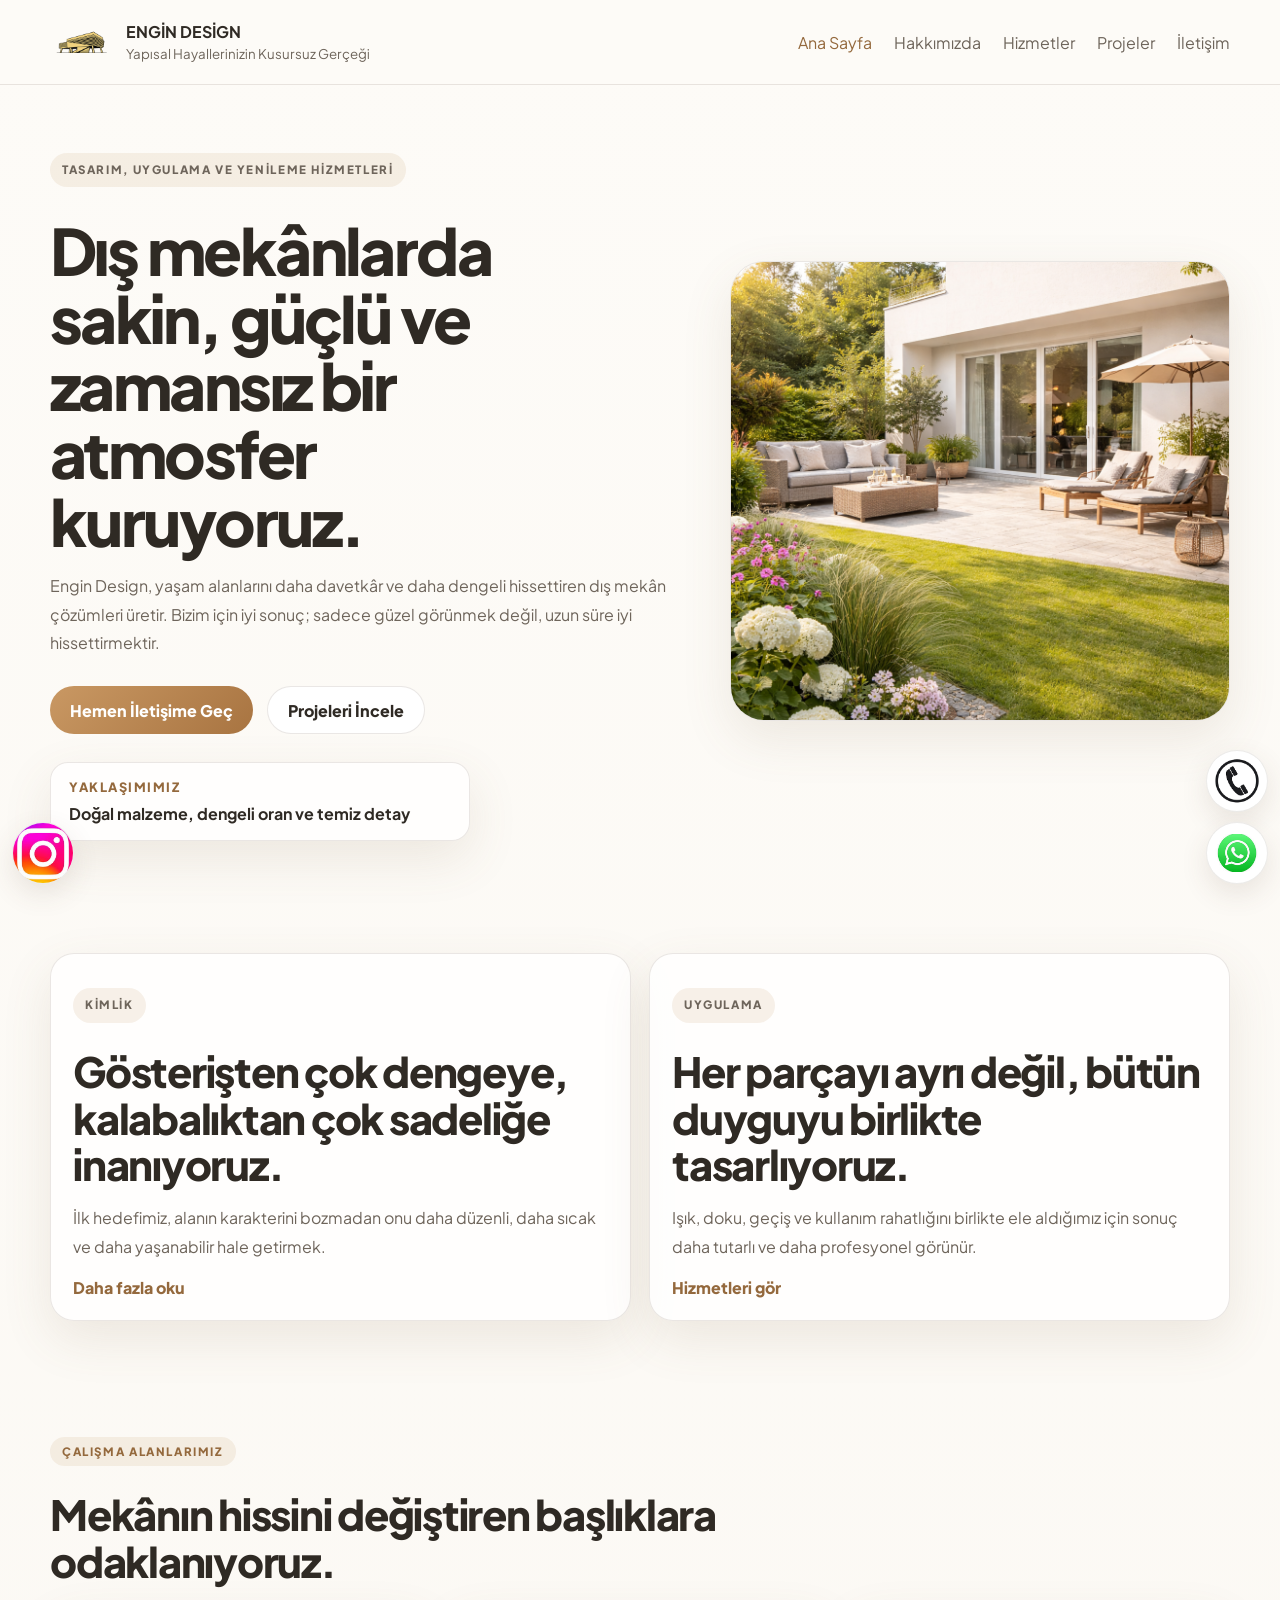
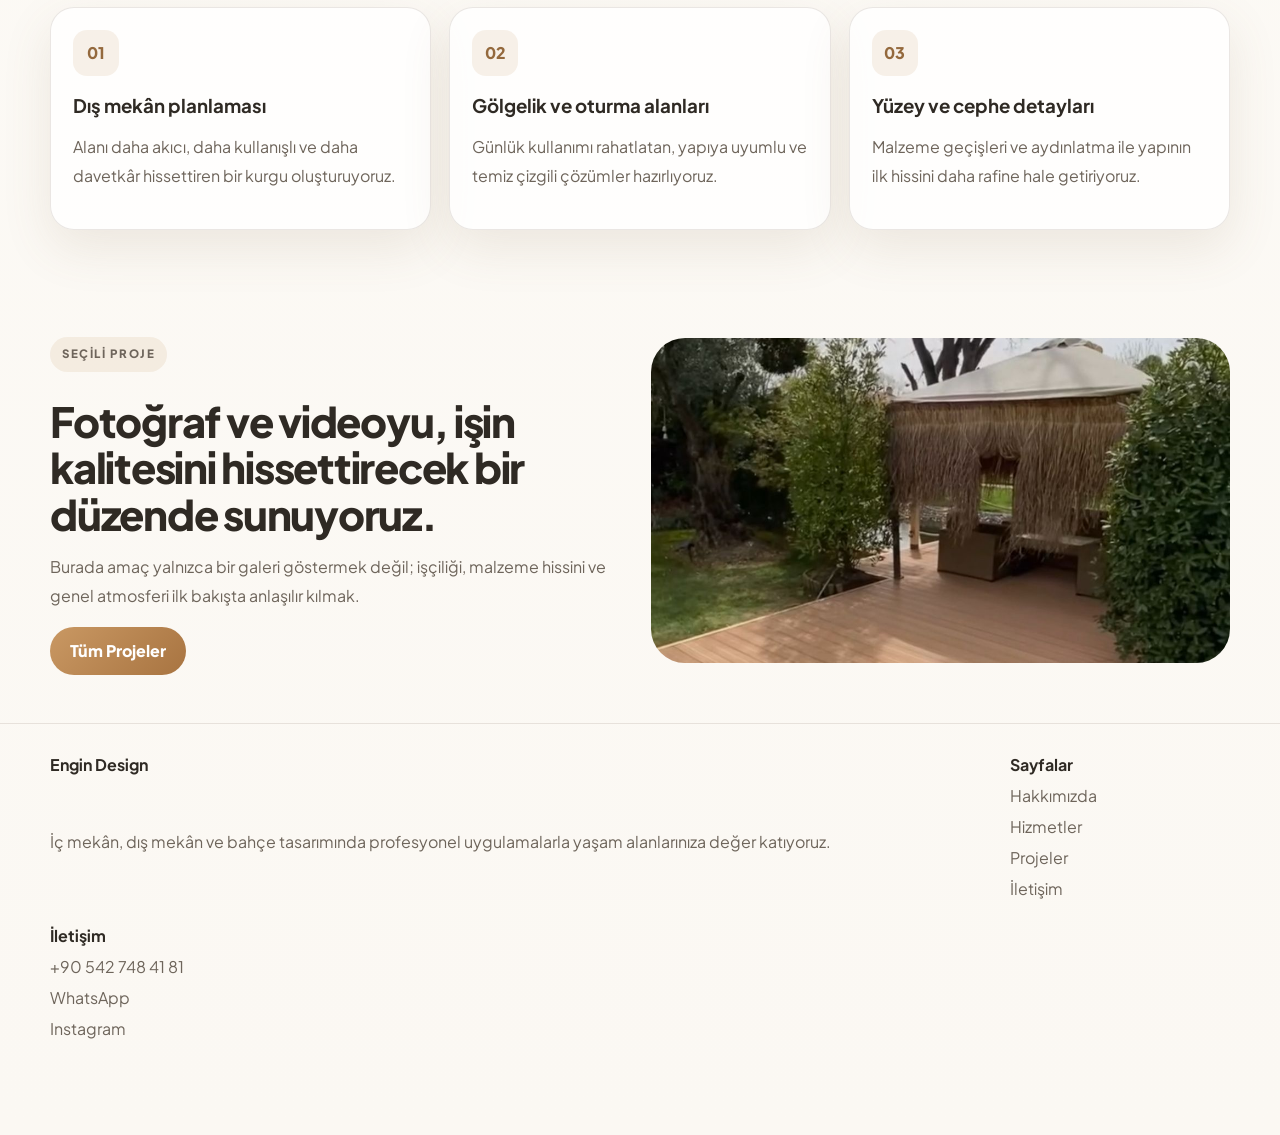
==== commit 4ca3b67a: "Update index.html" ====
--- a/index.html
+++ b/index.html
@@ -58,7 +58,25 @@
       content="Bahçe, pergola, deck ve dış cephe uygulamalarında açık tonlu, rafine ve profesyonel çözümler."
     />
     <meta property="og:type" content="website" />
-    <meta property="og:image" content="assets/images/hero-background.png" />
+    
+
+    <link rel="icon" href="/assets/images/logoo.png?v=2" type="image/png" />
+<link rel="shortcut icon" href="/assets/images/logoo.png?v=2" />
+<link rel="apple-touch-icon" href="/assets/images/logoo.png?v=2" />
+
+<meta property="og:image" content="https://enginndesign.com/assets/images/logoo.png" />
+<meta property="og:image:width" content="512" />
+<meta property="og:image:height" content="512" />
+<meta property="og:image:type" content="image/png" />
+
+<meta name="twitter:card" content="summary" />
+<meta name="twitter:image" content="https://enginndesign.com/assets/images/logoo.png" />
+
+<meta name="theme-color" content="#ffffff" />
+<meta name="msapplication-TileImage" content="/assets/images/logoo.png" />
+
+
+    
     <link rel="preconnect" href="https://fonts.googleapis.com" />
     <link rel="preconnect" href="https://fonts.gstatic.com" crossorigin />
     <link
@@ -129,7 +147,7 @@
       <section class="hero-section">
         <div class="container hero-layout">
           <div class="hero-copy reveal">
-            <p class="eyebrow">Çayırova ve Kocaeli genelinde</p>
+            <p class="eyebrow">Tasarım, Uygulama ve Yenileme Hizmetleri</p>
             <h1>Dış mekânlarda sakin, güçlü ve zamansız bir atmosfer kuruyoruz.</h1>
             <p class="lead">
               Engin Design, yaşam alanlarını daha davetkâr ve daha dengeli hissettiren dış mekân
@@ -246,7 +264,7 @@
       <div class="container footer-grid">
         <div>
           <strong>Engin Design</strong>
-          <p>Çayırova merkezli, dış mekânlara dengeli ve karakterli bir görünüm kazandıran uygulamalar.</p>
+          <p>İç mekân, dış mekân ve bahçe tasarımında profesyonel uygulamalarla yaşam alanlarınıza değer katıyoruz.</p>
         </div>
         <div>
           <strong>Sayfalar</strong>
